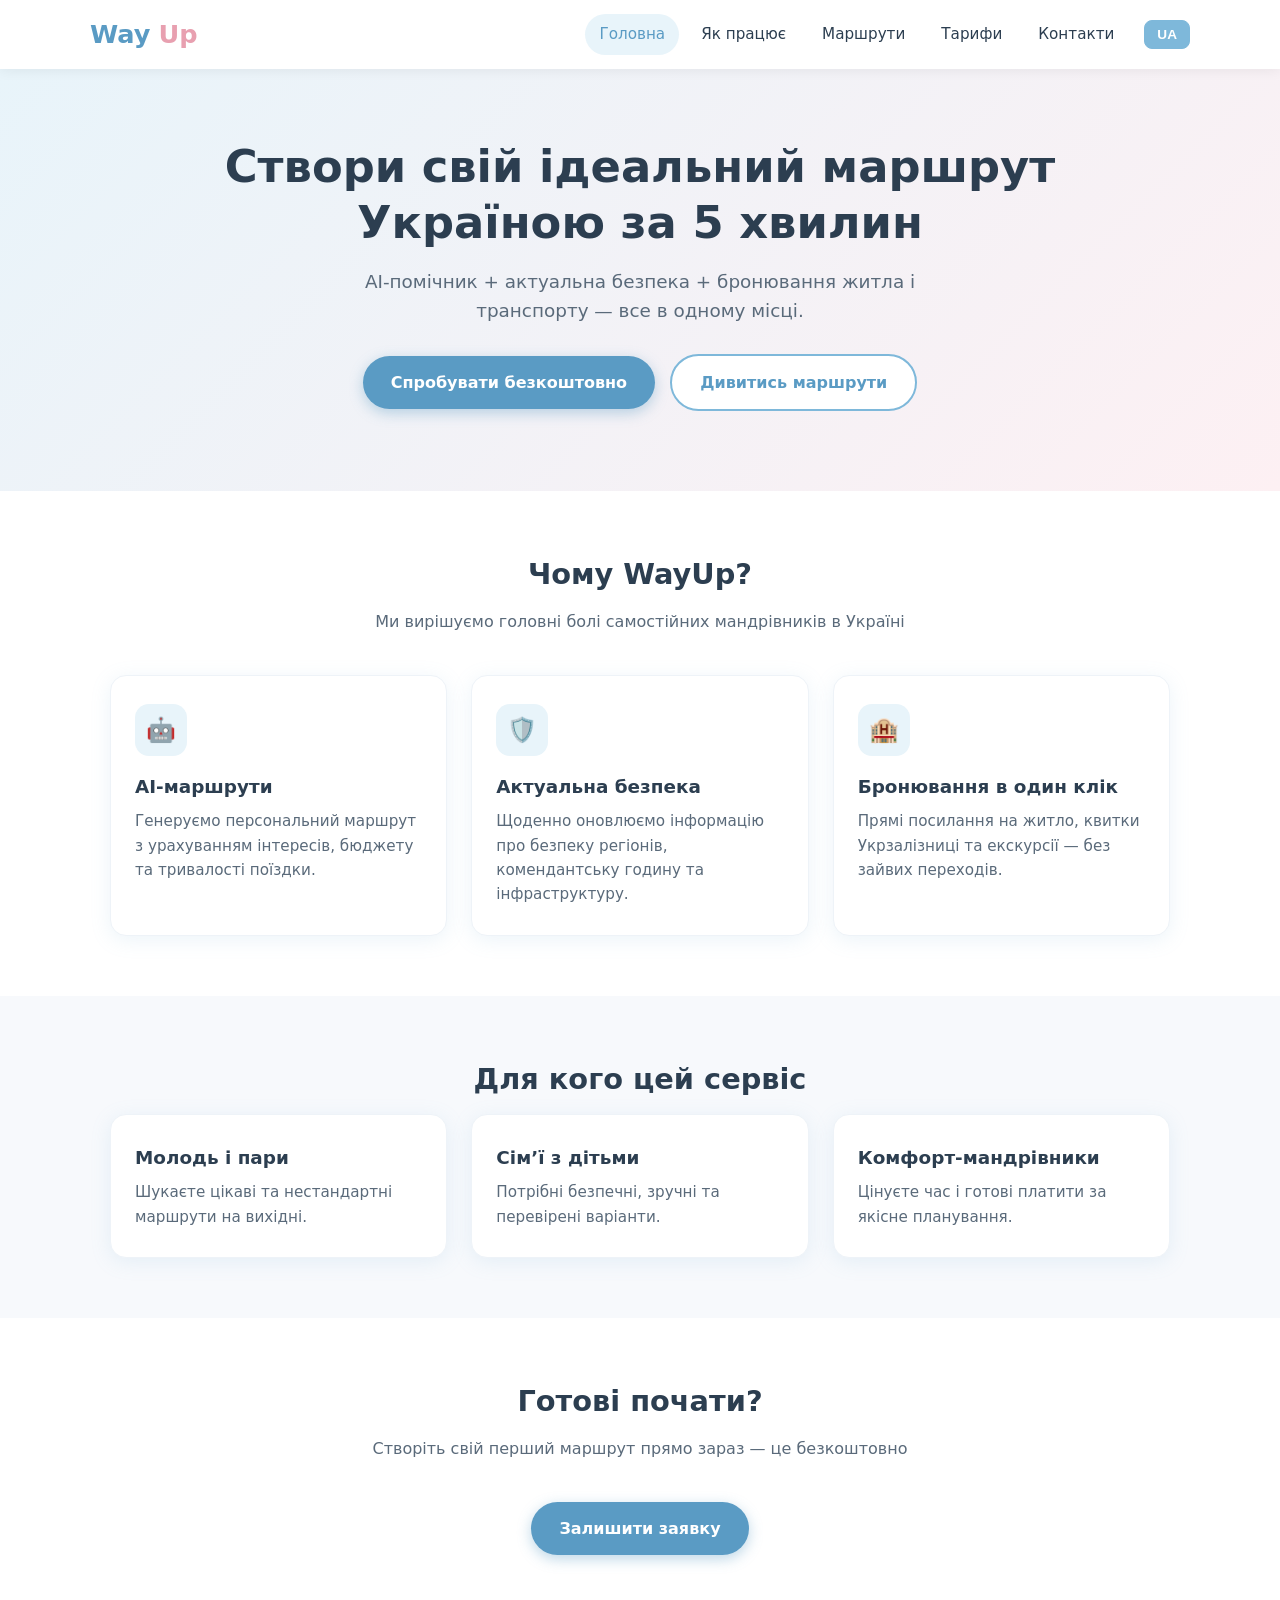
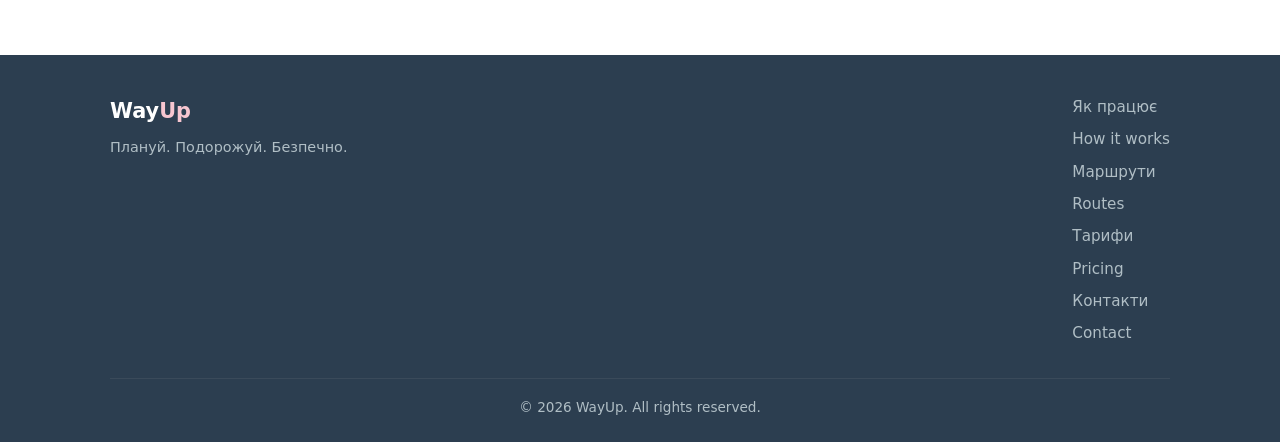
==== index.html @ 5e50fb18 "Add files via upload" ====
<!DOCTYPE html>
<html lang="uk">
<head>
  <meta charset="UTF-8">
  <meta name="viewport" content="width=device-width, initial-scale=1.0">
  <title>WayUp — Плануй подорожі Україною</title>
  <link rel="stylesheet" href="style.css">
</head>
<body>
  <header>
    <div class="container header-inner">
      <a href="index.html" class="logo">Way<span>Up</span></a>
      <nav>
        <a href="index.html" class="active" data-lang="ua">Головна</a>
        <a href="index.html" class="active" data-lang="en" style="display:none">Home</a>
        <a href="how.html" data-lang="ua">Як працює</a>
        <a href="how.html" data-lang="en" style="display:none">How it works</a>
        <a href="routes.html" data-lang="ua">Маршрути</a>
        <a href="routes.html" data-lang="en" style="display:none">Routes</a>
        <a href="pricing.html" data-lang="ua">Тарифи</a>
        <a href="pricing.html" data-lang="en" style="display:none">Pricing</a>
        <a href="contact.html" data-lang="ua">Контакти</a>
        <a href="contact.html" data-lang="en" style="display:none">Contact</a>
        <div class="lang-switch">
          <button class="lang-btn active" data-lang="ua">UA</button>
          <button class="lang-btn" data-lang="en">EN</button>
        </div>
      </nav>
    </div>
  </header>

  <section class="hero">
    <div class="container">
      <h1 data-lang="ua">Створи свій ідеальний маршрут<br>Україною за 5 хвилин</h1>
      <h1 data-lang="en" style="display:none">Create your perfect route<br>across Ukraine in 5 minutes</h1>
      <p data-lang="ua">AI-помічник + актуальна безпека + бронювання житла і транспорту — все в одному місці.</p>
      <p data-lang="en" style="display:none">AI assistant + real-time safety + accommodation & transport booking — all in one place.</p>
      <a href="how.html" class="btn btn-primary" data-lang="ua">Спробувати безкоштовно</a>
      <a href="how.html" class="btn btn-primary" data-lang="en" style="display:none">Try for free</a>
      <a href="routes.html" class="btn btn-secondary" data-lang="ua">Дивитись маршрути</a>
      <a href="routes.html" class="btn btn-secondary" data-lang="en" style="display:none">View routes</a>
    </div>
  </section>

  <section>
    <div class="container">
      <h2 class="section-title" data-lang="ua">Чому WayUp?</h2>
      <h2 class="section-title" data-lang="en" style="display:none">Why WayUp?</h2>
      <p class="section-sub" data-lang="ua">Ми вирішуємо головні болі самостійних мандрівників в Україні</p>
      <p class="section-sub" data-lang="en" style="display:none">We solve the main pain points of independent travelers in Ukraine</p>
      <div class="cards">
        <div class="card">
          <div class="card-icon">🤖</div>
          <h3 data-lang="ua">AI-маршрути</h3>
          <h3 data-lang="en" style="display:none">AI routes</h3>
          <p data-lang="ua">Генеруємо персональний маршрут з урахуванням інтересів, бюджету та тривалості поїздки.</p>
          <p data-lang="en" style="display:none">We generate a personal itinerary based on your interests, budget and trip length.</p>
        </div>
        <div class="card">
          <div class="card-icon">🛡️</div>
          <h3 data-lang="ua">Актуальна безпека</h3>
          <h3 data-lang="en" style="display:none">Real-time safety</h3>
          <p data-lang="ua">Щоденно оновлюємо інформацію про безпеку регіонів, комендантську годину та інфраструктуру.</p>
          <p data-lang="en" style="display:none">Daily updates on regional safety, curfew and infrastructure status.</p>
        </div>
        <div class="card">
          <div class="card-icon">🏨</div>
          <h3 data-lang="ua">Бронювання в один клік</h3>
          <h3 data-lang="en" style="display:none">One-click booking</h3>
          <p data-lang="ua">Прямі посилання на житло, квитки Укрзалізниці та екскурсії — без зайвих переходів.</p>
          <p data-lang="en" style="display:none">Direct links to lodging, train tickets and tours — no extra steps.</p>
        </div>
      </div>
    </div>
  </section>

  <section style="background: var(--gray);">
    <div class="container">
      <h2 class="section-title" data-lang="ua">Для кого цей сервіс</h2>
      <h2 class="section-title" data-lang="en" style="display:none">Who is it for</h2>
      <div class="cards">
        <div class="card">
          <h3 data-lang="ua">Молодь і пари</h3>
          <h3 data-lang="en" style="display:none">Youth & couples</h3>
          <p data-lang="ua">Шукаєте цікаві та нестандартні маршрути на вихідні.</p>
          <p data-lang="en" style="display:none">Looking for interesting and non-standard weekend routes.</p>
        </div>
        <div class="card">
          <h3 data-lang="ua">Сім’ї з дітьми</h3>
          <h3 data-lang="en" style="display:none">Families with kids</h3>
          <p data-lang="ua">Потрібні безпечні, зручні та перевірені варіанти.</p>
          <p data-lang="en" style="display:none">Need safe, convenient and verified options.</p>
        </div>
        <div class="card">
          <h3 data-lang="ua">Комфорт-мандрівники</h3>
          <h3 data-lang="en" style="display:none">Comfort travelers</h3>
          <p data-lang="ua">Цінуєте час і готові платити за якісне планування.</p>
          <p data-lang="en" style="display:none">Value time and are ready to pay for quality planning.</p>
        </div>
      </div>
    </div>
  </section>

  <section>
    <div class="container" style="text-align:center;">
      <h2 class="section-title" data-lang="ua">Готові почати?</h2>
      <h2 class="section-title" data-lang="en" style="display:none">Ready to start?</h2>
      <p class="section-sub" data-lang="ua">Створіть свій перший маршрут прямо зараз — це безкоштовно</p>
      <p class="section-sub" data-lang="en" style="display:none">Create your first route right now — it’s free</p>
      <a href="contact.html" class="btn btn-primary" data-lang="ua">Залишити заявку</a>
      <a href="contact.html" class="btn btn-primary" data-lang="en" style="display:none">Leave a request</a>
    </div>
  </section>

  <footer>
    <div class="container">
      <div class="footer-inner">
        <div>
          <div class="footer-logo">Way<span style="color:#F7C6D0">Up</span></div>
          <p style="margin-top:8px;font-size:0.9rem;" data-lang="ua">Плануй. Подорожуй. Безпечно.</p>
          <p style="margin-top:8px;font-size:0.9rem;" data-lang="en">Plan. Travel. Safely.</p>
        </div>
        <div class="footer-links">
          <a href="how.html" data-lang="ua">Як працює</a>
          <a href="how.html" data-lang="en">How it works</a>
          <a href="routes.html" data-lang="ua">Маршрути</a>
          <a href="routes.html" data-lang="en">Routes</a>
          <a href="pricing.html" data-lang="ua">Тарифи</a>
          <a href="pricing.html" data-lang="en">Pricing</a>
          <a href="contact.html" data-lang="ua">Контакти</a>
          <a href="contact.html" data-lang="en">Contact</a>
        </div>
      </div>
      <div class="copyright">© 2026 WayUp. All rights reserved.</div>
    </div>
  </footer>

  <script src="script.js"></script>
</body>
</html>
---- style.css ----
/* WayUp – Soft Blue + Soft Pink */
:root {
  --blue: #7EB8DA;
  --blue-dark: #5A9BC4;
  --blue-light: #E8F4FA;
  --pink: #F7C6D0;
  --pink-dark: #E8A0B0;
  --pink-light: #FDF0F3;
  --text: #2C3E50;
  --text-light: #5A6A7A;
  --white: #FFFFFF;
  --gray: #F7F9FC;
  --shadow: 0 4px 20px rgba(126, 184, 218, 0.15);
  --radius: 16px;
}

* {
  margin: 0;
  padding: 0;
  box-sizing: border-box;
}

body {
  font-family: 'Segoe UI', system-ui, -apple-system, sans-serif;
  color: var(--text);
  background: var(--white);
  line-height: 1.6;
}

a {
  text-decoration: none;
  color: inherit;
}

img {
  max-width: 100%;
  display: block;
}

.container {
  max-width: 1100px;
  margin: 0 auto;
  padding: 0 20px;
}

/* Header */
header {
  background: var(--white);
  box-shadow: 0 2px 12px rgba(0,0,0,0.06);
  position: sticky;
  top: 0;
  z-index: 100;
}

.header-inner {
  display: flex;
  align-items: center;
  justify-content: space-between;
  padding: 14px 0;
  gap: 16px;
}

.logo {
  font-size: 1.6rem;
  font-weight: 700;
  color: var(--blue-dark);
  display: flex;
  align-items: center;
  gap: 8px;
}

.logo span {
  color: var(--pink-dark);
}

nav {
  display: flex;
  align-items: center;
  gap: 8px;
  flex-wrap: wrap;
}

nav a {
  padding: 8px 14px;
  border-radius: 999px;
  font-weight: 500;
  font-size: 0.95rem;
  transition: all 0.2s;
}

nav a:hover,
nav a.active {
  background: var(--blue-light);
  color: var(--blue-dark);
}

.lang-switch {
  display: flex;
  gap: 4px;
  margin-left: 8px;
}

.lang-btn {
  padding: 6px 12px;
  border: 1.5px solid var(--blue);
  border-radius: 8px;
  background: transparent;
  cursor: pointer;
  font-weight: 600;
  font-size: 0.85rem;
  color: var(--blue-dark);
  transition: all 0.2s;
}

.lang-btn.active,
.lang-btn:hover {
  background: var(--blue);
  color: white;
}

/* Hero */
.hero {
  background: linear-gradient(135deg, var(--blue-light) 0%, var(--pink-light) 100%);
  padding: 70px 0 80px;
  text-align: center;
}

.hero h1 {
  font-size: clamp(1.9rem, 5vw, 2.8rem);
  margin-bottom: 16px;
  line-height: 1.25;
}

.hero p {
  font-size: 1.15rem;
  color: var(--text-light);
  max-width: 580px;
  margin: 0 auto 28px;
}

.btn {
  display: inline-block;
  padding: 14px 28px;
  border-radius: 999px;
  font-weight: 600;
  font-size: 1rem;
  transition: all 0.25s;
  border: none;
  cursor: pointer;
}

.btn-primary {
  background: var(--blue-dark);
  color: white;
  box-shadow: 0 4px 14px rgba(90, 155, 196, 0.4);
}

.btn-primary:hover {
  background: #4A8BB0;
  transform: translateY(-2px);
}

.btn-secondary {
  background: white;
  color: var(--blue-dark);
  border: 2px solid var(--blue);
  margin-left: 10px;
}

.btn-secondary:hover {
  background: var(--blue-light);
}

/* Sections */
section {
  padding: 60px 0;
}

.section-title {
  text-align: center;
  font-size: 1.8rem;
  margin-bottom: 12px;
}

.section-sub {
  text-align: center;
  color: var(--text-light);
  margin-bottom: 40px;
  max-width: 560px;
  margin-left: auto;
  margin-right: auto;
}

/* Cards */
.cards {
  display: grid;
  grid-template-columns: repeat(auto-fit, minmax(260px, 1fr));
  gap: 24px;
}

.card {
  background: var(--white);
  border-radius: var(--radius);
  padding: 28px 24px;
  box-shadow: var(--shadow);
  border: 1px solid #EEF3F8;
  transition: transform 0.2s;
}

.card:hover {
  transform: translateY(-4px);
}

.card-icon {
  width: 52px;
  height: 52px;
  border-radius: 14px;
  display: flex;
  align-items: center;
  justify-content: center;
  font-size: 1.5rem;
  margin-bottom: 16px;
  background: var(--blue-light);
}

.card h3 {
  margin-bottom: 8px;
  font-size: 1.15rem;
}

.card p {
  color: var(--text-light);
  font-size: 0.95rem;
}

/* Steps */
.steps {
  display: grid;
  grid-template-columns: repeat(auto-fit, minmax(220px, 1fr));
  gap: 28px;
  counter-reset: step;
}

.step {
  text-align: center;
  position: relative;
}

.step-num {
  width: 48px;
  height: 48px;
  border-radius: 50%;
  background: linear-gradient(135deg, var(--blue), var(--pink));
  color: white;
  font-weight: 700;
  font-size: 1.2rem;
  display: flex;
  align-items: center;
  justify-content: center;
  margin: 0 auto 16px;
}

/* Routes */
.route-card {
  background: var(--gray);
  border-radius: var(--radius);
  overflow: hidden;
  box-shadow: var(--shadow);
}

.route-img {
  height: 160px;
  background: linear-gradient(135deg, var(--blue), var(--pink));
  display: flex;
  align-items: center;
  justify-content: center;
  color: white;
  font-size: 2.5rem;
}

.route-body {
  padding: 20px;
}

.route-body h3 {
  margin-bottom: 6px;
}

.route-meta {
  font-size: 0.9rem;
  color: var(--text-light);
  margin-bottom: 12px;
}

.tag {
  display: inline-block;
  padding: 4px 10px;
  border-radius: 999px;
  font-size: 0.8rem;
  background: var(--pink-light);
  color: var(--pink-dark);
  margin-right: 6px;
}

/* Pricing */
.pricing {
  display: grid;
  grid-template-columns: repeat(auto-fit, minmax(280px, 1fr));
  gap: 24px;
  align-items: start;
}

.price-card {
  background: white;
  border-radius: var(--radius);
  padding: 32px 28px;
  box-shadow: var(--shadow);
  border: 2px solid transparent;
  text-align: center;
}

.price-card.featured {
  border-color: var(--blue);
  transform: scale(1.03);
}

.price-card h3 {
  margin-bottom: 8px;
}

.price {
  font-size: 2.4rem;
  font-weight: 700;
  color: var(--blue-dark);
  margin: 12px 0;
}

.price span {
  font-size: 1rem;
  font-weight: 500;
  color: var(--text-light);
}

.price-card ul {
  list-style: none;
  text-align: left;
  margin: 20px 0 28px;
}

.price-card li {
  padding: 8px 0;
  border-bottom: 1px solid #EEF3F8;
  font-size: 0.95rem;
}

.price-card li::before {
  content: "✓ ";
  color: var(--blue-dark);
  font-weight: 700;
}

/* Contact */
.contact-form {
  max-width: 520px;
  margin: 0 auto;
  background: var(--gray);
  padding: 32px;
  border-radius: var(--radius);
}

.form-group {
  margin-bottom: 18px;
}

.form-group label {
  display: block;
  margin-bottom: 6px;
  font-weight: 500;
  font-size: 0.95rem;
}

.form-group input,
.form-group textarea,
.form-group select {
  width: 100%;
  padding: 12px 14px;
  border: 1.5px solid #D0DCE8;
  border-radius: 10px;
  font-size: 1rem;
  font-family: inherit;
  transition: border 0.2s;
}

.form-group input:focus,
.form-group textarea:focus {
  outline: none;
  border-color: var(--blue);
}

/* Footer */
footer {
  background: var(--text);
  color: #B0BEC5;
  padding: 40px 0 24px;
  margin-top: 40px;
}

.footer-inner {
  display: flex;
  flex-wrap: wrap;
  justify-content: space-between;
  gap: 24px;
  margin-bottom: 24px;
}

.footer-logo {
  font-size: 1.3rem;
  font-weight: 700;
  color: white;
}

.footer-links a {
  display: block;
  margin-bottom: 8px;
  font-size: 0.95rem;
}

.footer-links a:hover {
  color: var(--blue);
}

.copyright {
  text-align: center;
  font-size: 0.85rem;
  border-top: 1px solid #3A4A5A;
  padding-top: 18px;
}

/* Lang content */
[data-lang="en"] { display: none; }
body.en [data-lang="ua"] { display: none; }
body.en [data-lang="en"] { display: block; }
body.en span[data-lang="en"] { display: inline; }
body.en a[data-lang="en"] { display: inline; }

/* Mobile */
@media (max-width: 700px) {
  .header-inner {
    flex-direction: column;
    align-items: flex-start;
  }
  nav {
    width: 100%;
  }
  .btn-secondary {
    margin-left: 0;
    margin-top: 10px;
  }
  .price-card.featured {
    transform: none;
  }
}
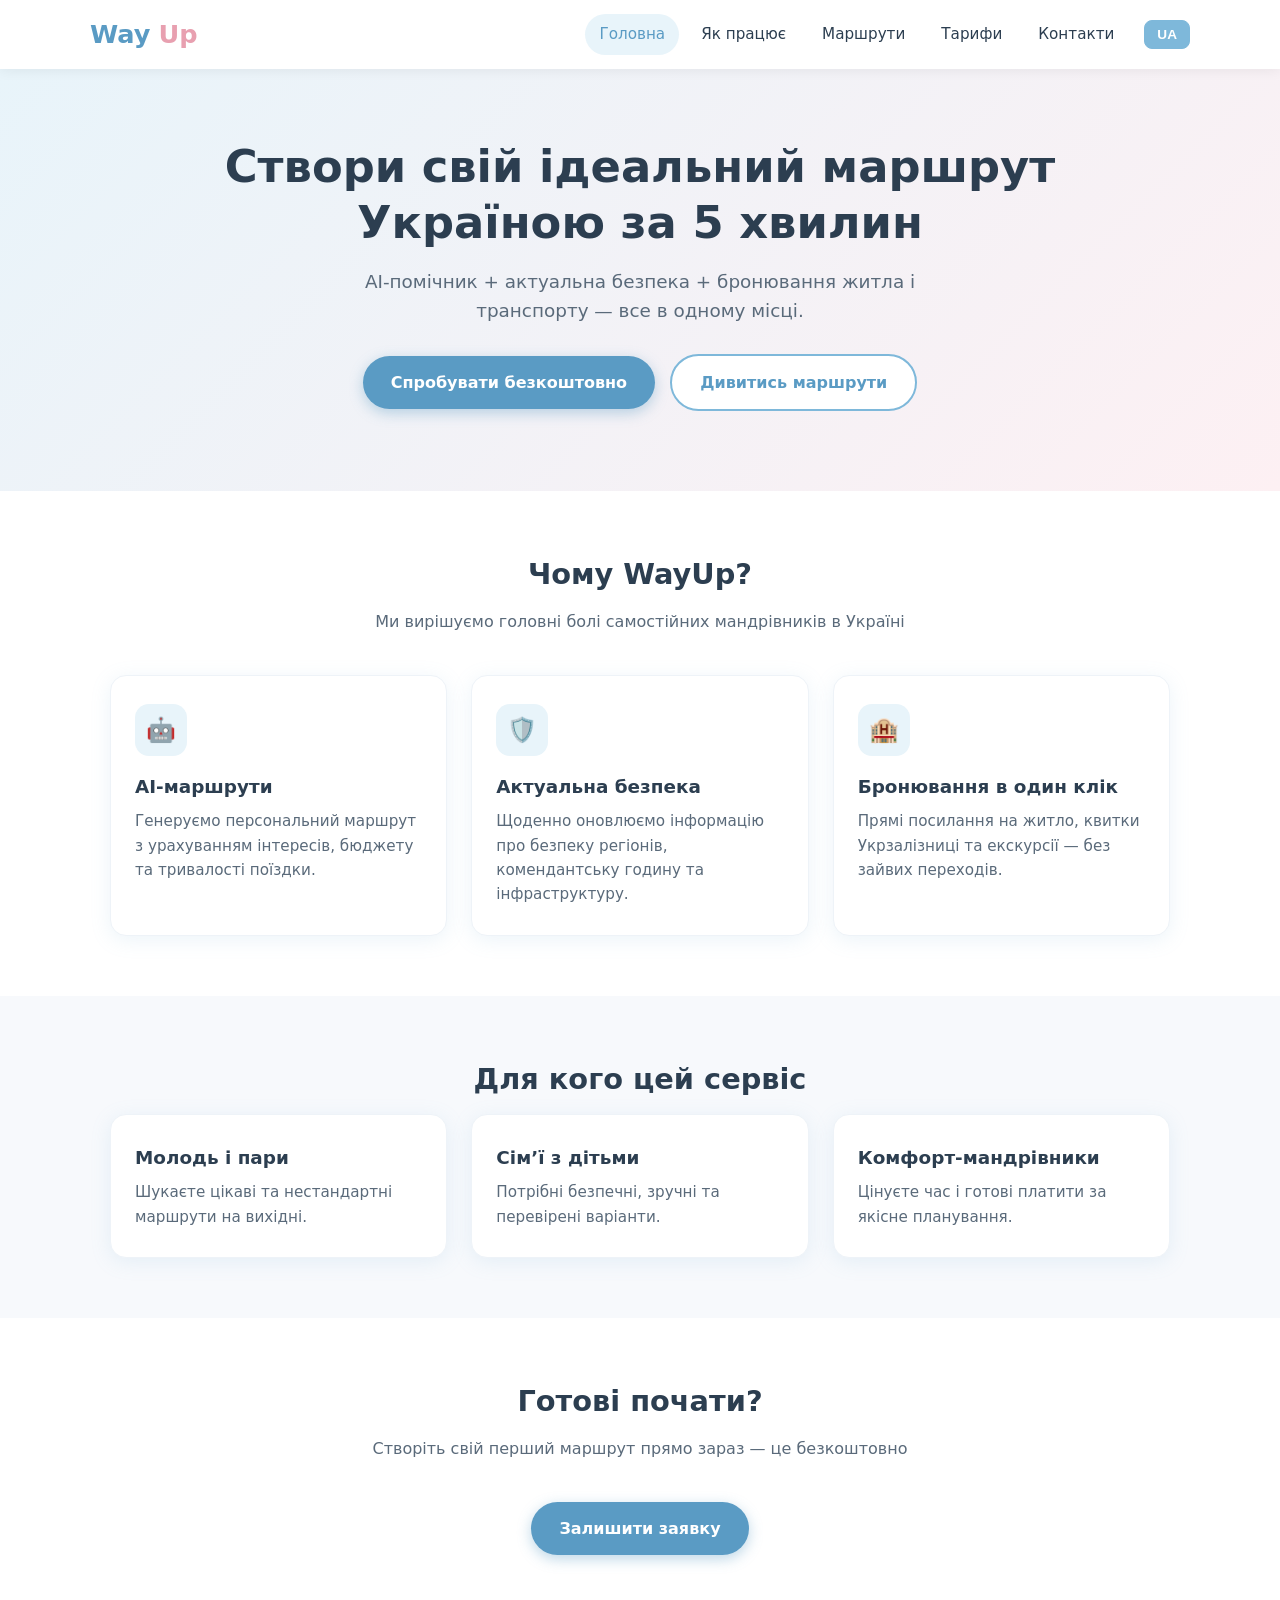
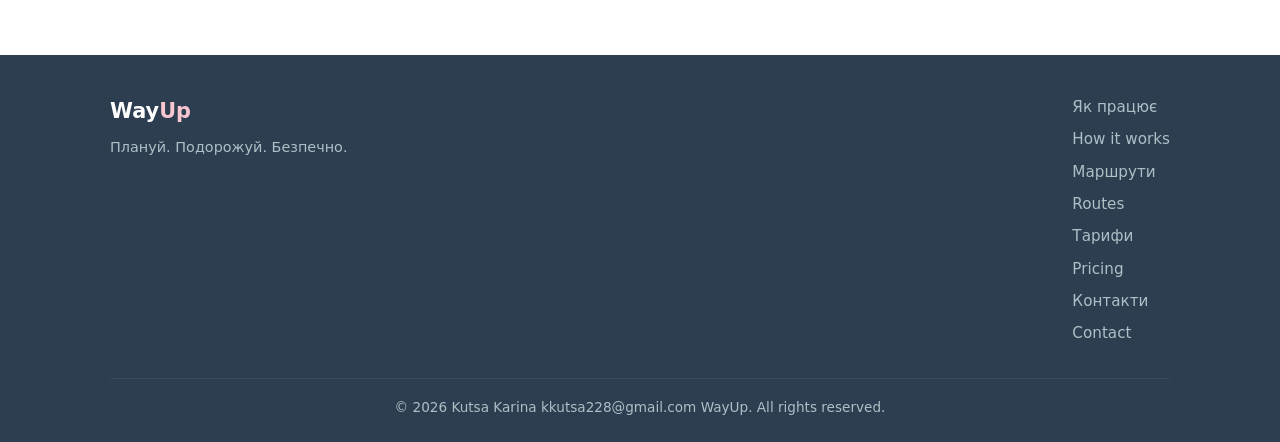
==== commit 15a11026: "Update copyright information in footer" ====
--- a/index.html
+++ b/index.html
@@ -131,7 +131,7 @@
           <a href="contact.html" data-lang="en">Contact</a>
         </div>
       </div>
-      <div class="copyright">© 2026 WayUp. All rights reserved.</div>
+      <div class="copyright">© 2026 Kutsa Karina kkutsa228@gmail.com WayUp. All rights reserved.</div>
     </div>
   </footer>
 
